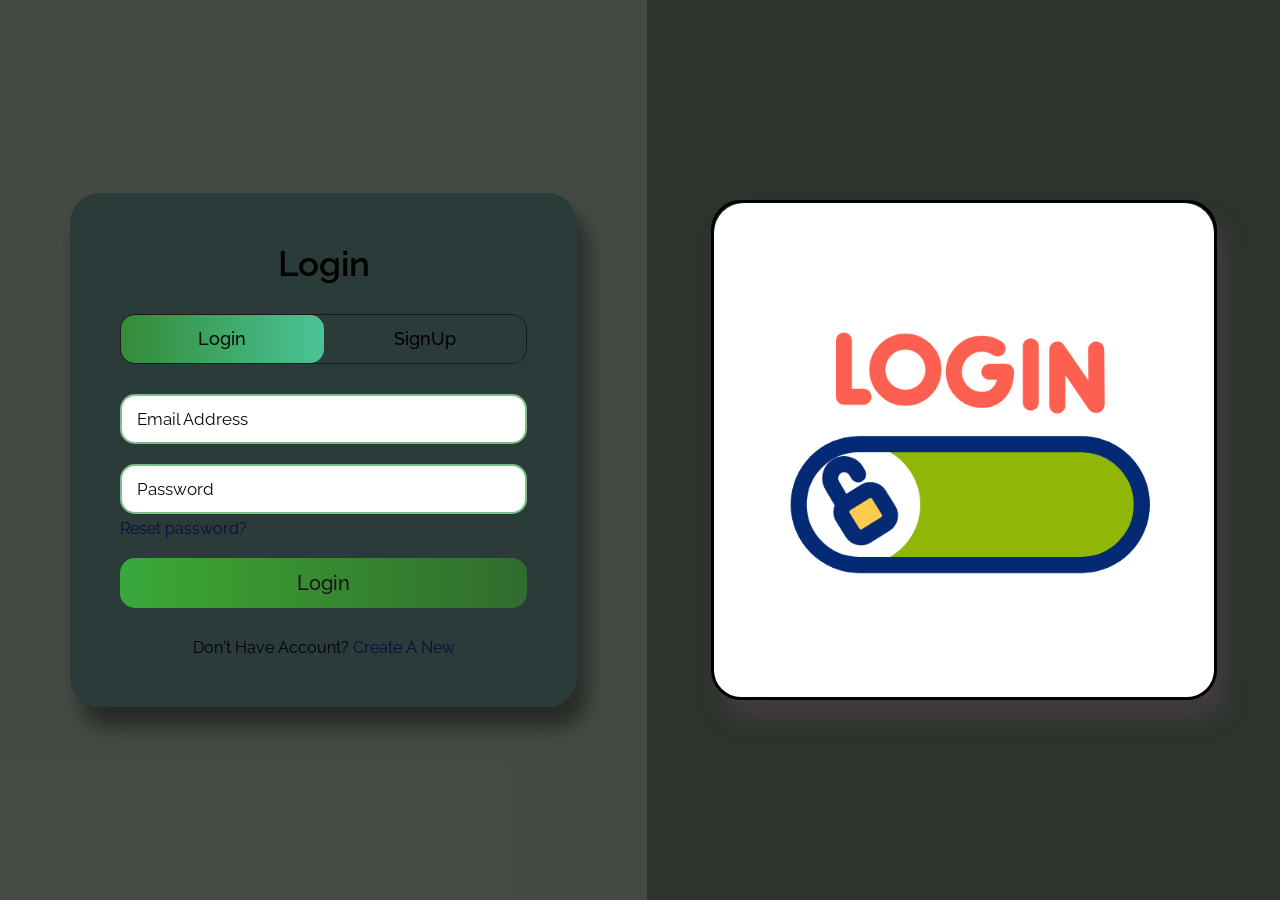
==== index.html @ 0a2a853b "Changing the name of html file" ====
<!DOCTYPE html>
<html lang="en" dir="ltr">
  <head>
    <meta charset="utf-8">
    <meta name="viewport" content="width=device-width, initial-scale=1.0">
    <title>Sign Up | Log In</title>
     <!--
    - favicon
  -->
    <link rel="shortcut icon" href="./assets/Images/logo.png" type="image/x-icon">
    <!--
    - custom css link
  -->
    <link rel="stylesheet" href="assets/css/style.css">

  </head>
  <body>
    <div class="wrapper">
       <div class="title-text">
          <div class="title login">
             Login
          </div>
          <div class="title signup">
             Sign Up
          </div>
       </div>
       <div class="form-container">
          <div class="slide-controls">
             <input type="radio" name="slide" id="login" checked>
             <input type="radio" name="slide" id="signup">
             <label for="login" class="slide login">Login</label>
             <label for="signup" class="slide signup">SignUp</label>
             <div class="slider-tab"></div>
          </div>
          <div class="form-inner">
             <form action="#" class="login">
                <div class="field">
                   <input type="text" placeholder="Email Address" required>
                </div>
                <div class="field">
                   <input type="password" placeholder="Password" required>
                </div>
                <div class="pass-link">
                   <a href="#">Reset password?</a>
                </div>
                <div class="field btn">
                   <div class="btn-layer"></div>
                   <input type="submit" value="Login">
                </div>
                <div class="signup-link">
                   Don't Have Account? <a href="">Create A New</a>
                </div>
             </form>
             <form action="#" class="signup">
                <div class="field">
                   <input type="text" placeholder="Email Address" required>
                </div>
                <div class="field">
                   <input type="password" placeholder="Password" required>
                </div>
                <div class="field">
                   <input type="password" placeholder="Confirm Password" required>
                </div>
                <div class="field btn">
                   <div class="btn-layer"></div>
                   <input type="submit" value="SignUp">
                </div>
             </form>
          </div>
       </div>
    </div>
    <div class="aside-contant">
      <div class="Image-section" id="imageBox">
            <img id="carouselImage" src="assets/Images/login.gif" alt="Ankit Rathore">
           <div class="hover-overlay"></div>
       </div>
      </div>
    <script src="style.js"></script>
  </body>
</html>
---- assets/css/style.css ----
@import url('https://fonts.googleapis.com/css2?family=Raleway:wght@300&display=swap');

*{
  margin: 0;
  padding: 0;
  box-sizing: border-box;
  font-family: 'Raleway', sans-serif;
}
html,body{
  display: flex;
  height: 100%;
  width: 100%;
  place-items: center;
  background-color: rgba(27, 34, 27, 0.567);
  background-position: center;
  background-repeat: no-repeat;
  background-size: 110%;
}
::selection{
  background: #368083;
  color: #a36e6e;
}
.wrapper{
  overflow: hidden;
  width: 40%;
  background: #213534b1;
  padding: 50px;
  margin: 70px;
  border-radius: 30px;
  box-shadow: 10px 20px 20px rgba(26, 30, 26, 0.723);
}
.wrapper .title-text{
  display: flex;
  width: 200%;
}
.wrapper .title{
  width: 50%;
  font-size: 35px;
  font-weight: 600;
  text-align: center;
  transition: all 0.6s cubic-bezier(0.68,-0.55,0.265,1.55);
}
.wrapper .slide-controls{
  position: relative;
  display: flex;
  height: 50px;
  width: 100%;
  overflow: hidden;
  margin: 30px 0 10px 0;
  justify-content: space-between;
  border: 1px solid rgb(27, 26, 26);
  border-radius: 15px;
}
.slide-controls .slide{
  height: 100%;
  width: 100%;
  color: #070707;
  font-size: 18px;
  font-weight: 500;
  text-align: center;
  line-height: 48px;
  cursor: pointer;
  z-index: 1;
  transition: all 0.6s ease;
}
.slide-controls label.signup{
  color: #090909;
}
.slide-controls .slider-tab{
  position: absolute;
  height: 100%;
  width: 50%;
  left: 0;
  z-index: 0;
  border-radius: 14px;
  background: -webkit-linear-gradient(left, #348b37, #4ac497);
  transition: all 0.6s cubic-bezier(0.68,-0.55,0.265,1.55);
}
input[type="radio"]{
  display: none;
}
#signup:checked ~ .slider-tab{
  left: 50%;
}
#signup:checked ~ label.signup{
  color: #0d0d0d;
  cursor: default;
  user-select: none;
}
#signup:checked ~ label.login{
  color: #060606;
}
#login:checked ~ label.signup{
  color: #000;
}
#login:checked ~ label.login{
  cursor: default;
  user-select: none;
}
.wrapper .form-container{
  width: 100%;
  overflow: hidden;
}
.form-container .form-inner{
  display: flex;
  width: 200%;
}
.form-container .form-inner form{
  width: 50%;
  transition: all 0.6s cubic-bezier(0.68,-0.55,0.265,1.55);
}
.form-inner form .field{
  height: 50px;
  width: 100%;
  margin-top: 20px;
}
.form-inner form .field input{
  height: 100%;
  width: 100%;
  outline: none;
  padding-left: 15px;
  border-radius: 15px;
  border: 2px solid #54aa64c2;
  border-bottom-width: 2px;
  font-size: 17px;
  transition: all 0.3s ease;
}
.form-inner form .field input:focus{
  border-color: #0e0f0e;
}
.form-inner form .field input::placeholder{
  color: #0a0a0a;
  transition: all 0.3s ease;
}
form .field input:focus::placeholder{
  color: #54aa64c2;
}
.form-inner form .pass-link{
  margin-top: 5px;
}
.form-inner form .signup-link{
  text-align: center;
  margin-top: 30px;
}
.form-inner form .pass-link a,
.form-inner form .signup-link a{
  color: #040f43;
  text-decoration: none;
}
.form-inner form .pass-link a:hover,
.form-inner form .signup-link a:hover{
  text-decoration: underline;
}
form .btn{
  height: 50px;
  width: 100%;
  border-radius: 15px;
  position: relative;
  overflow: hidden;
}
form .btn .btn-layer{
  height: 100%;
  width: 350%;
  position: absolute;
  left: -100%;
  background: -webkit-linear-gradient(right, #28b832, #2c642aae, #3b9f30, #2bdd9b);
  border-radius: 2px;
  transition: all 0.4s ease;;
}
form .btn:hover .btn-layer{
  left: 0;
}
form .btn input[type="submit"]{
  height: 100%;
  width: 100%;
  z-index: 2;
  position: relative;
  background: none;
  border: none;
  color: #161616;
  padding-left: 0;
  border-radius: 10px;
  font-size: 20px;
  font-weight: 500;
  cursor: pointer;
}
.aside-contant{
  display: flex;
  height: 100%;
  width: 50%;
  place-items: center;
  background-color: rgba(27, 34, 27, 0.567);
  background-position: center;
  background-repeat: no-repeat;
  background-size: 100%;
}
 .Image-section {
  overflow: hidden;
  position: relative;
  width: 80%;
  height: 500px; 
  padding: 0;     
  margin: 70px auto;
  border-radius: 30px;
  border: 3px solid black;
  box-shadow: 10px 20px 20px rgba(72, 63, 71, 0.723);
}

.Image-section img {
  width: 100%;
  height: 100%;
  object-fit: cover; 
  transition: transform 0.5s ease;
  border-radius: 30px; 
}

 .overlay-left,
    .overlay-right {
      position: absolute;
      top: 0;
      width: 50%;
      height: 100%;
      z-index: 2;
    }

    .overlay-left {
      left: 0;
    }

    .overlay-right {
      right: 0;
    }

#carouselImage {
  width: 100%;
  height: auto;
  object-fit: cover;
  transition: opacity 0.5s ease-in-out;
  opacity: 1;
}


#imageBox {
  position: relative;
  overflow: hidden;
}

#carouselImage {
  transition: transform 0.4s ease;
  display: block;
  width: 100%;
}

#imageBox:hover #carouselImage {
  transform: scale(1.1);
}

.hover-overlay {
  position: absolute;
  top: 0;
  left: 0;
  height: 100%;
  width: 100%;
  background: rgba(0, 0, 0, 0); 
  transition: background 0.4s ease;
}

#imageBox:hover .hover-overlay {
  background: rgba(0, 0, 0, 0.2); 
}
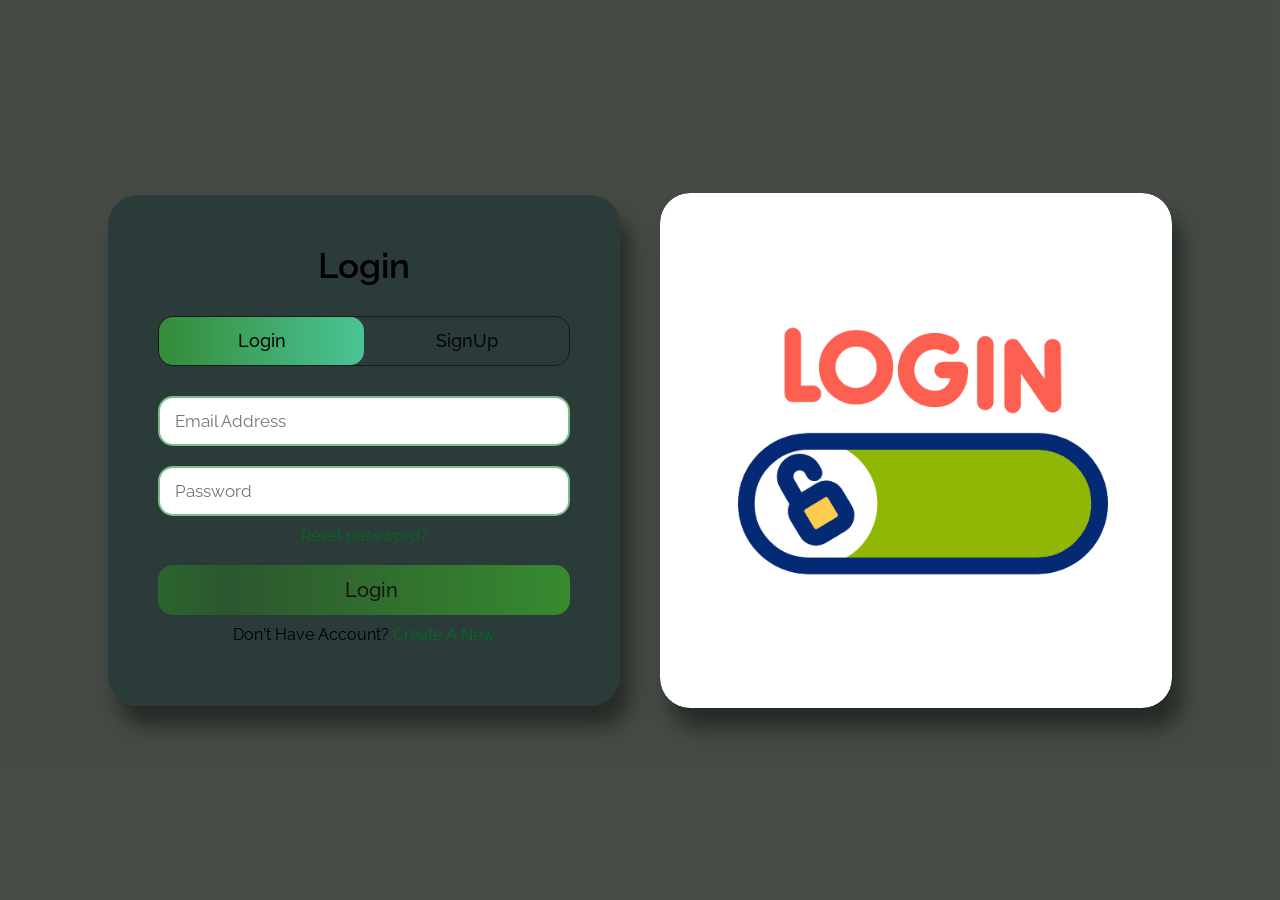
==== commit 7b4f2370: "changing the code of css and html" ====
--- a/index.html
+++ b/index.html
@@ -15,66 +15,59 @@
 
   </head>
   <body>
-    <div class="wrapper">
-       <div class="title-text">
-          <div class="title login">
-             Login
-          </div>
-          <div class="title signup">
-             Sign Up
-          </div>
-       </div>
-       <div class="form-container">
-          <div class="slide-controls">
-             <input type="radio" name="slide" id="login" checked>
-             <input type="radio" name="slide" id="signup">
-             <label for="login" class="slide login">Login</label>
-             <label for="signup" class="slide signup">SignUp</label>
-             <div class="slider-tab"></div>
-          </div>
-          <div class="form-inner">
-             <form action="#" class="login">
-                <div class="field">
-                   <input type="text" placeholder="Email Address" required>
-                </div>
-                <div class="field">
-                   <input type="password" placeholder="Password" required>
-                </div>
-                <div class="pass-link">
-                   <a href="#">Reset password?</a>
-                </div>
-                <div class="field btn">
-                   <div class="btn-layer"></div>
-                   <input type="submit" value="Login">
-                </div>
-                <div class="signup-link">
-                   Don't Have Account? <a href="">Create A New</a>
-                </div>
-             </form>
-             <form action="#" class="signup">
-                <div class="field">
-                   <input type="text" placeholder="Email Address" required>
-                </div>
-                <div class="field">
-                   <input type="password" placeholder="Password" required>
-                </div>
-                <div class="field">
-                   <input type="password" placeholder="Confirm Password" required>
-                </div>
-                <div class="field btn">
-                   <div class="btn-layer"></div>
-                   <input type="submit" value="SignUp">
-                </div>
-             </form>
-          </div>
-       </div>
+     <div class="wrapper">
+      <div class="title-text">
+        <div class="title login">Login</div>
+        <div class="title signup">Sign Up</div>
+      </div>
+      <div class="form-container">
+        <div class="slide-controls">
+          <input type="radio" name="slide" id="login" checked>
+          <input type="radio" name="slide" id="signup">
+          <label for="login" class="slide login">Login</label>
+          <label for="signup" class="slide signup">SignUp</label>
+          <div class="slider-tab"></div>
+        </div>
+        <div class="form-inner">
+          <form action="#" class="login">
+            <div class="field">
+              <input type="text" placeholder="Email Address" required>
+            </div>
+            <div class="field">
+              <input type="password" placeholder="Password" required>
+            </div>
+            <div class="pass-link">
+              <a href="#">Reset password?</a>
+            </div>
+            <div class="field btn">
+              <div class="btn-layer"></div>
+              <input type="submit" value="Login">
+            </div>
+            <div class="signup-link">
+              Don't Have Account? <a href="">Create A New</a>
+            </div>
+          </form>
+          <form action="#" class="signup">
+            <div class="field">
+              <input type="text" placeholder="Email Address" required>
+            </div>
+            <div class="field">
+              <input type="password" placeholder="Password" required>
+            </div>
+            <div class="field">
+              <input type="password" placeholder="Confirm Password" required>
+            </div>
+            <div class="field btn">
+              <div class="btn-layer"></div>
+              <input type="submit" value="SignUp">
+            </div>
+          </form>
+        </div>
+      </div>
     </div>
     <div class="aside-contant">
-      <div class="Image-section" id="imageBox">
-            <img id="carouselImage" src="assets/Images/login.gif" alt="Ankit Rathore">
-           <div class="hover-overlay"></div>
-       </div>
-      </div>
+      <img id="carouselImage" src="assets/Images/login.gif" alt="Ankit Rathore">
+    </div>
     <script src="style.js"></script>
   </body>
 </html>
--- a/assets/css/style.css
+++ b/assets/css/style.css
@@ -1,272 +1,205 @@
-@import url('https://fonts.googleapis.com/css2?family=Raleway:wght@300&display=swap');
-
-*{
-  margin: 0;
-  padding: 0;
-  box-sizing: border-box;
-  font-family: 'Raleway', sans-serif;
-}
-html,body{
-  display: flex;
-  height: 100%;
-  width: 100%;
-  place-items: center;
-  background-color: rgba(27, 34, 27, 0.567);
-  background-position: center;
-  background-repeat: no-repeat;
-  background-size: 110%;
-}
-::selection{
-  background: #368083;
-  color: #a36e6e;
-}
-.wrapper{
-  overflow: hidden;
-  width: 40%;
-  background: #213534b1;
-  padding: 50px;
-  margin: 70px;
-  border-radius: 30px;
-  box-shadow: 10px 20px 20px rgba(26, 30, 26, 0.723);
-}
-.wrapper .title-text{
-  display: flex;
-  width: 200%;
-}
-.wrapper .title{
-  width: 50%;
-  font-size: 35px;
-  font-weight: 600;
-  text-align: center;
-  transition: all 0.6s cubic-bezier(0.68,-0.55,0.265,1.55);
-}
-.wrapper .slide-controls{
-  position: relative;
-  display: flex;
-  height: 50px;
-  width: 100%;
-  overflow: hidden;
-  margin: 30px 0 10px 0;
-  justify-content: space-between;
-  border: 1px solid rgb(27, 26, 26);
-  border-radius: 15px;
-}
-.slide-controls .slide{
-  height: 100%;
-  width: 100%;
-  color: #070707;
-  font-size: 18px;
-  font-weight: 500;
-  text-align: center;
-  line-height: 48px;
-  cursor: pointer;
-  z-index: 1;
-  transition: all 0.6s ease;
-}
-.slide-controls label.signup{
-  color: #090909;
-}
-.slide-controls .slider-tab{
-  position: absolute;
-  height: 100%;
-  width: 50%;
-  left: 0;
-  z-index: 0;
-  border-radius: 14px;
-  background: -webkit-linear-gradient(left, #348b37, #4ac497);
-  transition: all 0.6s cubic-bezier(0.68,-0.55,0.265,1.55);
-}
-input[type="radio"]{
-  display: none;
-}
-#signup:checked ~ .slider-tab{
-  left: 50%;
-}
-#signup:checked ~ label.signup{
-  color: #0d0d0d;
-  cursor: default;
-  user-select: none;
-}
-#signup:checked ~ label.login{
-  color: #060606;
-}
-#login:checked ~ label.signup{
-  color: #000;
-}
-#login:checked ~ label.login{
-  cursor: default;
-  user-select: none;
-}
-.wrapper .form-container{
-  width: 100%;
-  overflow: hidden;
-}
-.form-container .form-inner{
-  display: flex;
-  width: 200%;
-}
-.form-container .form-inner form{
-  width: 50%;
-  transition: all 0.6s cubic-bezier(0.68,-0.55,0.265,1.55);
-}
-.form-inner form .field{
-  height: 50px;
-  width: 100%;
-  margin-top: 20px;
-}
-.form-inner form .field input{
-  height: 100%;
-  width: 100%;
-  outline: none;
-  padding-left: 15px;
-  border-radius: 15px;
-  border: 2px solid #54aa64c2;
-  border-bottom-width: 2px;
-  font-size: 17px;
-  transition: all 0.3s ease;
-}
-.form-inner form .field input:focus{
-  border-color: #0e0f0e;
-}
-.form-inner form .field input::placeholder{
-  color: #0a0a0a;
-  transition: all 0.3s ease;
-}
-form .field input:focus::placeholder{
-  color: #54aa64c2;
-}
-.form-inner form .pass-link{
-  margin-top: 5px;
-}
-.form-inner form .signup-link{
-  text-align: center;
-  margin-top: 30px;
-}
-.form-inner form .pass-link a,
-.form-inner form .signup-link a{
-  color: #040f43;
-  text-decoration: none;
-}
-.form-inner form .pass-link a:hover,
-.form-inner form .signup-link a:hover{
-  text-decoration: underline;
-}
-form .btn{
-  height: 50px;
-  width: 100%;
-  border-radius: 15px;
-  position: relative;
-  overflow: hidden;
-}
-form .btn .btn-layer{
-  height: 100%;
-  width: 350%;
-  position: absolute;
-  left: -100%;
-  background: -webkit-linear-gradient(right, #28b832, #2c642aae, #3b9f30, #2bdd9b);
-  border-radius: 2px;
-  transition: all 0.4s ease;;
-}
-form .btn:hover .btn-layer{
-  left: 0;
-}
-form .btn input[type="submit"]{
-  height: 100%;
-  width: 100%;
-  z-index: 2;
-  position: relative;
-  background: none;
-  border: none;
-  color: #161616;
-  padding-left: 0;
-  border-radius: 10px;
-  font-size: 20px;
-  font-weight: 500;
-  cursor: pointer;
-}
-.aside-contant{
-  display: flex;
-  height: 100%;
-  width: 50%;
-  place-items: center;
-  background-color: rgba(27, 34, 27, 0.567);
-  background-position: center;
-  background-repeat: no-repeat;
-  background-size: 100%;
-}
- .Image-section {
-  overflow: hidden;
-  position: relative;
-  width: 80%;
-  height: 500px; 
-  padding: 0;     
-  margin: 70px auto;
-  border-radius: 30px;
-  border: 3px solid black;
-  box-shadow: 10px 20px 20px rgba(72, 63, 71, 0.723);
-}
-
-.Image-section img {
-  width: 100%;
-  height: 100%;
-  object-fit: cover; 
-  transition: transform 0.5s ease;
-  border-radius: 30px; 
-}
-
- .overlay-left,
-    .overlay-right {
-      position: absolute;
-      top: 0;
-      width: 50%;
-      height: 100%;
-      z-index: 2;
-    }
-
-    .overlay-left {
-      left: 0;
-    }
-
-    .overlay-right {
-      right: 0;
-    }
-
-#carouselImage {
-  width: 100%;
-  height: auto;
-  object-fit: cover;
-  transition: opacity 0.5s ease-in-out;
-  opacity: 1;
-}
-
-
-#imageBox {
-  position: relative;
-  overflow: hidden;
-}
-
-#carouselImage {
-  transition: transform 0.4s ease;
-  display: block;
-  width: 100%;
-}
-
-#imageBox:hover #carouselImage {
-  transform: scale(1.1);
-}
-
-.hover-overlay {
-  position: absolute;
-  top: 0;
-  left: 0;
-  height: 100%;
-  width: 100%;
-  background: rgba(0, 0, 0, 0); 
-  transition: background 0.4s ease;
-}
-
-#imageBox:hover .hover-overlay {
-  background: rgba(0, 0, 0, 0.2); 
-}
-
-
+   @import url('https://fonts.googleapis.com/css2?family=Raleway:wght@300&display=swap');
+
+      * {
+        margin: 0;
+        padding: 0;
+        box-sizing: border-box;
+        font-family: 'Raleway', sans-serif;
+      }
+
+      html, body {
+        display: flex;
+        flex-direction: row;
+        height: 100%;
+        width: 100%;
+        justify-content: center;
+        align-items: center;
+        background-color: rgba(27, 34, 27, 0.567);
+        flex-wrap: wrap;
+      }
+
+      .wrapper, .aside-contant {
+        width: 40%;
+        margin: 20px;
+        border-radius: 30px;
+        box-shadow: 10px 20px 20px rgba(26, 30, 26, 0.723);
+        background: #213534b1;
+      }
+
+      .wrapper {
+        padding: 50px;
+      }
+
+      .aside-contant {
+        overflow: hidden;
+        display: flex;
+        align-items: center;
+        justify-content: center;
+        position: relative;
+        height: 515px;
+      }
+
+      .aside-contant img {
+        width: 100%;
+        height: 100%;
+        object-fit: cover;
+        border-radius: 30px;
+        transition: transform 0.4s ease;
+        display: block;
+      }
+
+      .aside-contant:hover img {
+        transform: scale(1.05);
+      }
+
+      .title-text {
+        display: flex;
+        width: 200%;
+      }
+
+      .title {
+        width: 50%;
+        font-size: 35px;
+        font-weight: 600;
+        text-align: center;
+        transition: all 0.6s cubic-bezier(0.68,-0.55,0.265,1.55);
+      }
+
+      .slide-controls {
+        position: relative;
+        display: flex;
+        height: 50px;
+        width: 100%;
+        overflow: hidden;
+        margin: 30px 0 10px 0;
+        justify-content: space-between;
+        border: 1px solid rgb(27, 26, 26);
+        border-radius: 15px;
+      }
+
+      .slide-controls .slide {
+        height: 100%;
+        width: 100%;
+        color: #070707;
+        font-size: 18px;
+        font-weight: 500;
+        text-align: center;
+        line-height: 48px;
+        cursor: pointer;
+        z-index: 1;
+        transition: all 0.6s ease;
+      }
+
+      .slide-controls .slider-tab {
+        position: absolute;
+        height: 100%;
+        width: 50%;
+        left: 0;
+        z-index: 0;
+        border-radius: 14px;
+        background: linear-gradient(to right, #348b37, #4ac497);
+        transition: all 0.6s cubic-bezier(0.68,-0.55,0.265,1.55);
+      }
+
+      input[type="radio"] {
+        display: none;
+      }
+
+      #signup:checked ~ .slider-tab {
+        left: 50%;
+      }
+
+      .form-container {
+        width: 100%;
+        overflow: hidden;
+      }
+
+      .form-inner {
+        display: flex;
+        width: 200%;
+      }
+
+      .form-inner form {
+        width: 50%;
+        transition: all 0.6s cubic-bezier(0.68,-0.55,0.265,1.55);
+      }
+
+      .form-inner form .field {
+        height: 50px;
+        width: 100%;
+        margin-top: 20px;
+      }
+
+      .form-inner form .field input {
+        height: 100%;
+        width: 100%;
+        padding-left: 15px;
+        border-radius: 15px;
+        border: 2px solid #54aa64c2;
+        font-size: 17px;
+        outline: none;
+      }
+
+      .form-inner form .pass-link ,
+      .form-inner form .signup-link {
+        margin-top: 10px;
+        text-align: center;
+      }
+
+      .form-inner form .pass-link a:hover,
+      .form-inner form .signup-link a:hover {
+        color: #0707ef; 
+      }
+
+      form .btn {
+        height: 50px;
+        width: 100%;
+        border-radius: 15px;
+        position: relative;
+        overflow: hidden;
+        margin-top: 20px;
+      }
+
+      form .btn .btn-layer {
+        height: 100%;
+        width: 350%;
+        position: absolute;
+        left: -100%;
+        background: linear-gradient(to right, #28b832, #2c642aae, #3b9f30, #2bdd9b);
+        transition: all 0.4s ease;
+      }
+
+      form .btn:hover .btn-layer {
+        left: 0;
+      }
+
+      form .btn input[type="submit"] {
+        height: 100%;
+        width: 100%;
+        position: relative;
+        background: none;
+        border: none;
+        color: #161616;
+        font-size: 20px;
+        font-weight: 500;
+        cursor: pointer;
+      }
+
+      @media (max-width: 768px) {
+        html, body {
+          flex-direction: column;
+        }
+
+        .wrapper, .aside-contant {
+          width: 90%;
+          margin: 20px auto;
+        }
+
+        .aside-contant {
+          height: 300px;
+        }
+      }
+      a{
+        text-decoration: none;
+        color: rgb(1, 107, 37);
+      }
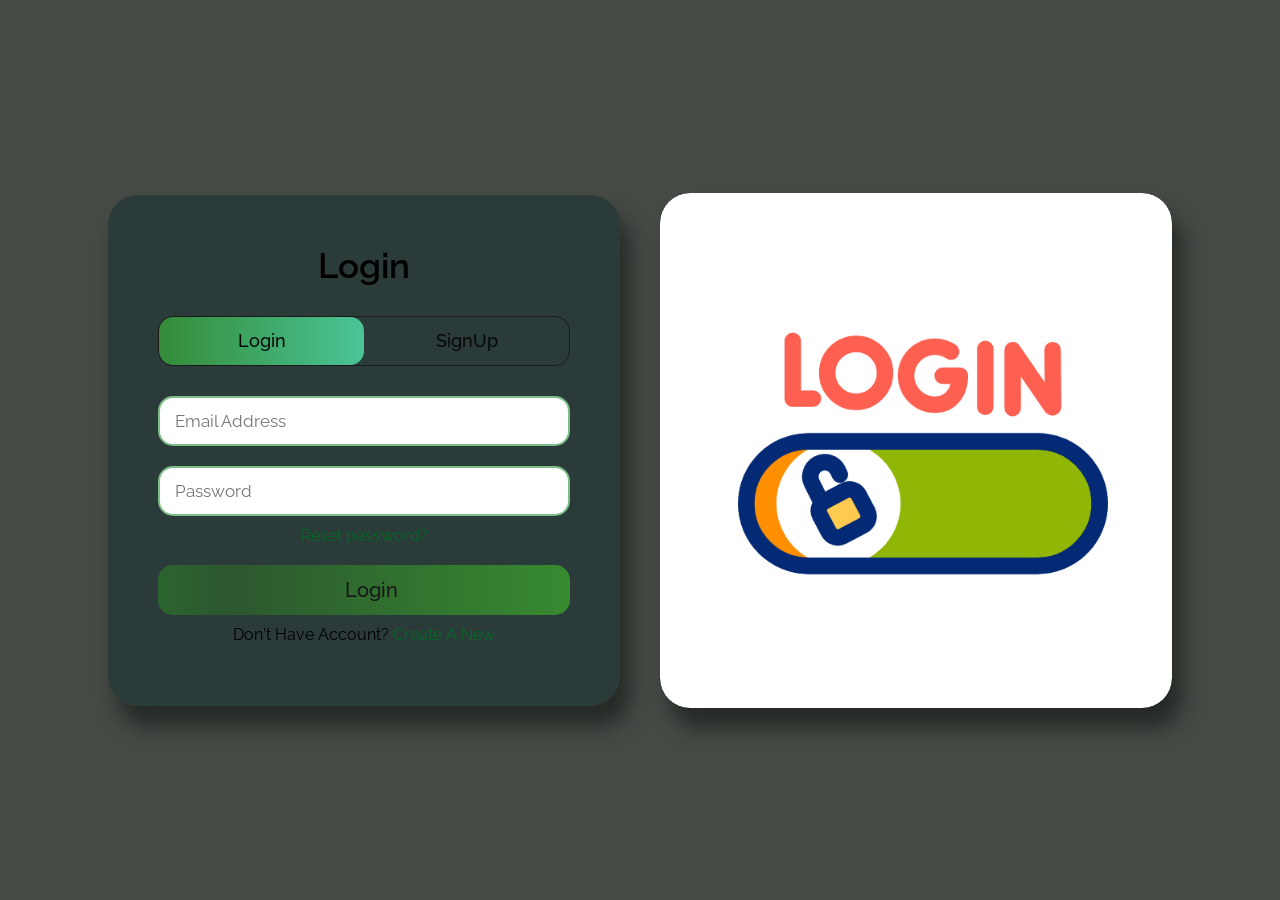
==== commit 91e65d8b: "Initial commit:Login and Signup page" ====
--- a/index.html
+++ b/index.html
@@ -66,7 +66,7 @@
       </div>
     </div>
     <div class="aside-contant">
-      <img id="carouselImage" src="assets/Images/login.gif" alt="Ankit Rathore">
+      <img id="carouselImage" src="assets/Images/login.gif" alt="login">
     </div>
     <script src="style.js"></script>
   </body>
